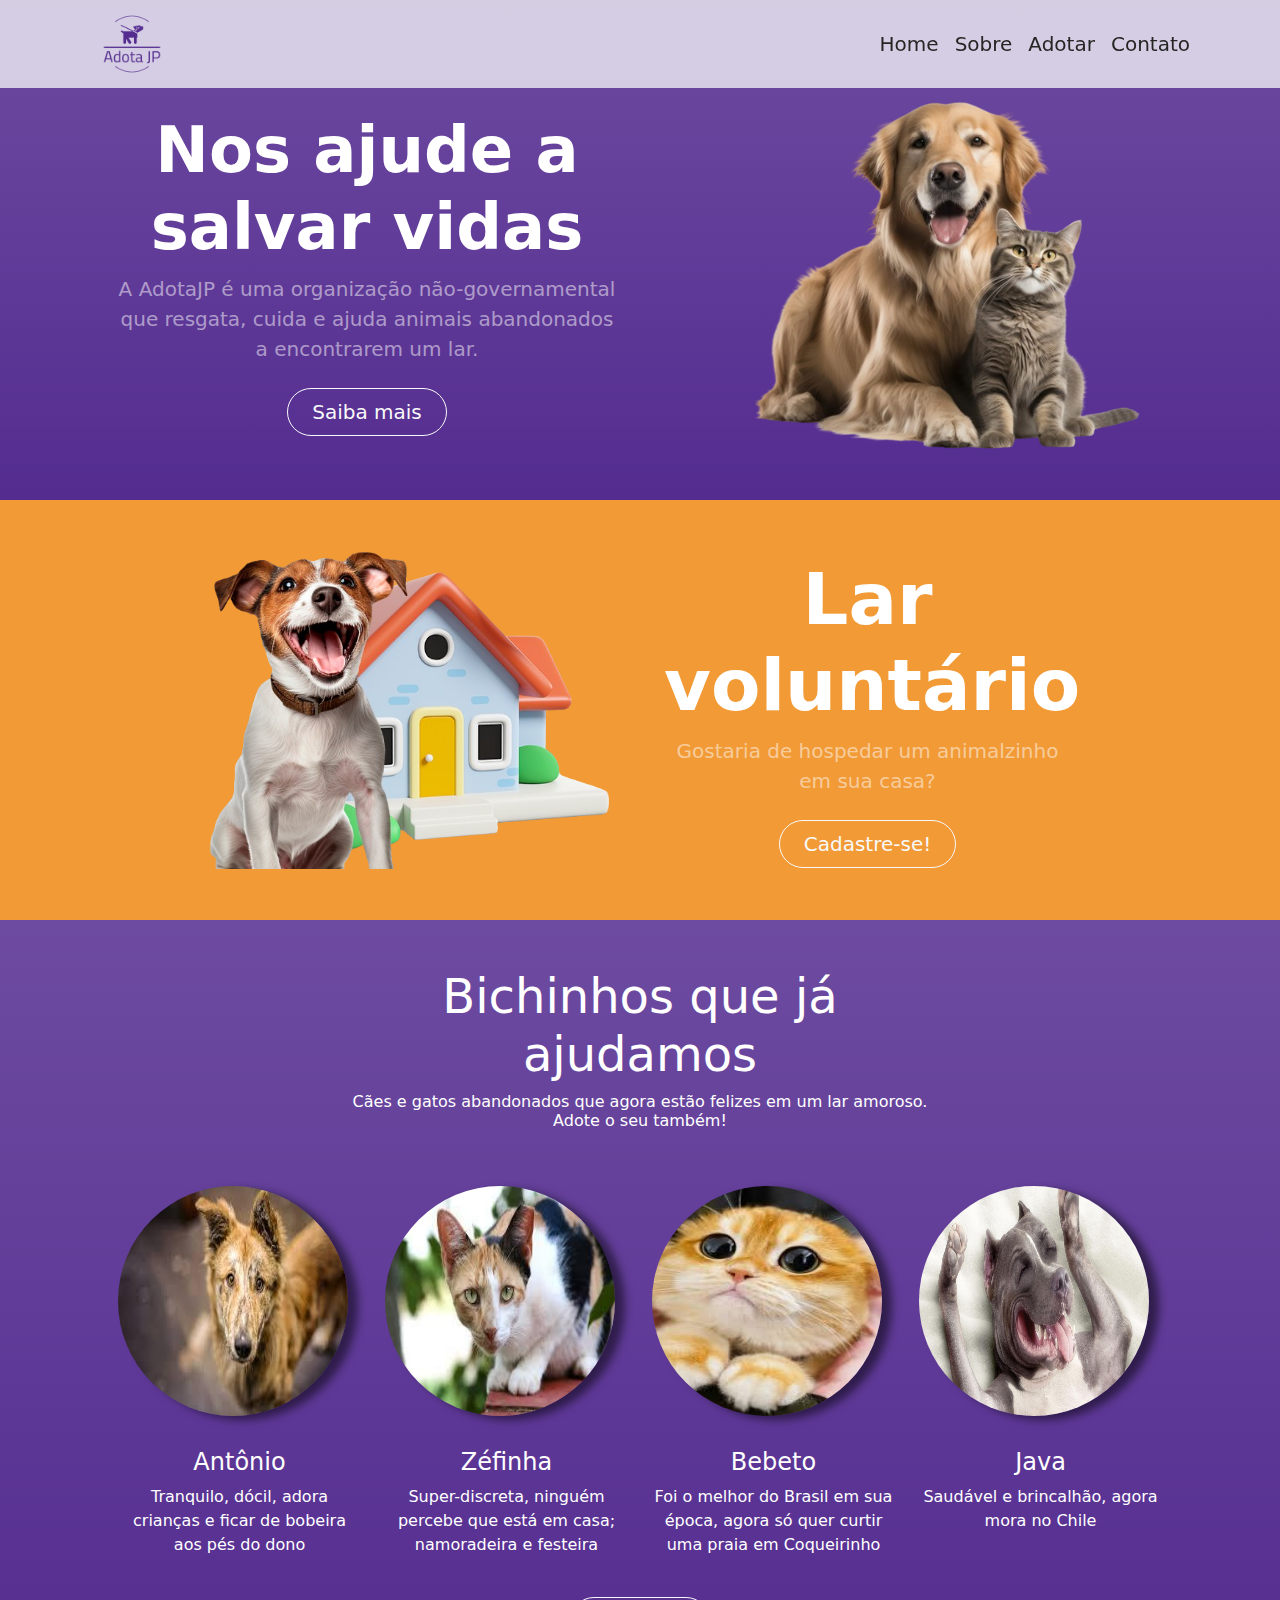
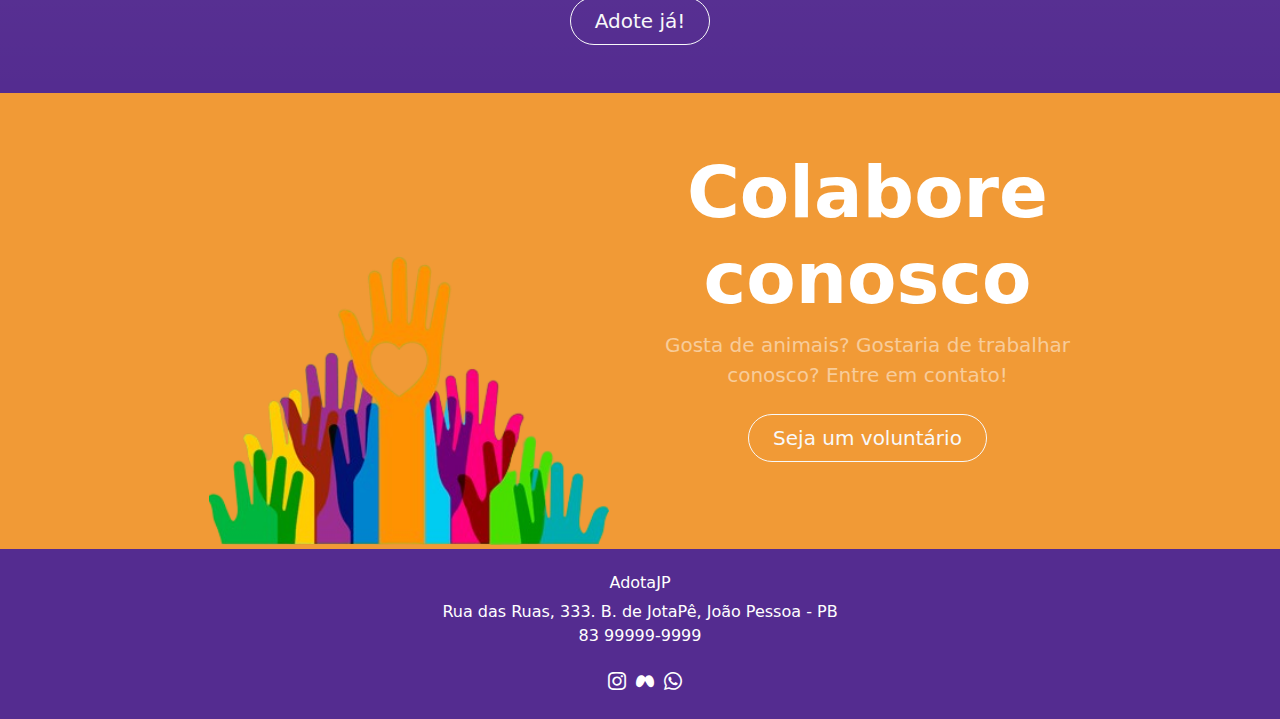
==== Projeto-voluntario/index.html @ 9d488a8d "acrescentando a página index.html e várias alterações; inserção correta do bootstrap" ====
<!DOCTYPE html>
<html lang="en">
<head>
    <meta charset="UTF-8">
    <meta name="viewport" content="width=device-width, initial-scale=1.0">
    <!--BOOTSTRAP 5 CSS-->
    <link href="https://cdn.jsdelivr.net/npm/bootstrap@5.3.3/dist/css/bootstrap.min.css" rel="stylesheet" integrity="sha384-QWTKZyjpPEjISv5WaRU9OFeRpok6YctnYmDr5pNlyT2bRjXh0JMhjY6hW+ALEwIH" crossorigin="anonymous">
   <!--BOOTSTRAP ICONS-->
   <link rel="stylesheet" href="https://cdn.jsdelivr.net/npm/bootstrap-icons@1.11.3/font/bootstrap-icons.min.css">
    <!--JS BOOTSTRAP-->
    <script src="https://cdn.jsdelivr.net/npm/bootstrap@5.3.3/dist/js/bootstrap.bundle.min.js" integrity="sha384-YvpcrYf0tY3lHB60NNkmXc5s9fDVZLESaAA55NDzOxhy9GkcIdslK1eN7N6jIeHz" crossorigin="anonymous" defer></script>
     <!--CSS PRÓPRIO-->
     <link rel="stylesheet" href="src/css/styles.css">
    <title>Adota JP</title>
</head>
<body>
    <!--Barra de navegação-->
    <nav class="navbar navbar-expand-lg navbar-light bg-light bg-opacity-75  fixed-top" >
        <div class="container">
          <a class="navbar-brand" href="#">
              <img src="src/img/logo_adotajp.png" width="100px" alt="">
          </a>
          <button class="navbar-toggler" type="button" data-bs-toggle="collapse" data-bs-target="#navbarResponsive" aria-controls="navbarResponsive" aria-expanded="false" aria-label="Toggle navigation">
            <span class="navbar-toggler-icon"></span>
          </button>
          <div class="collapse navbar-collapse" id="navbarResponsive">
            <ul class="navbar-nav ms-auto">
              <li class="nav-item active">
                <a class="nav-link" href="#">Home</a>
              </li>
              <li class="nav-item">
                <a class="nav-link" href="#about">Sobre</a>
              </li>
              <li class="nav-item">
                  <a class="nav-link" href="#adotar">Adotar</a>
                </li>
              
              <li class="nav-item">
                <a class="nav-link" href="#contato">Contato</a>
              </li>
            </ul>
          </div>
        </div>
    </nav>

       <!-- Seção sobre - fundo roxo-->
    <header class="primary-bgcolor bg-gradient py-3  ">
        <div class="container px-5">
            <div class="row gx-5 justify-content-between ">
                <div class="col-lg-6 pt-5">
                    <div class="text-center my-5">
                        <h1 class="display-3 fw-bolder text-white mb-2">Nos ajude a salvar vidas</h1>
                        <p class="lead fw-medium text-white-50 mb-4">A AdotaJP é uma organização não-governamental que resgata, cuida e ajuda animais abandonados a encontrarem um lar.</p>
                        <div class="d-grid gap-3 d-sm-flex justify-content-sm-center">
                           
                            <a class="btn btn-outline-light btn-lg px-4 rounded-5" href="#!">Saiba mais</a>
                        </div>
                    </div>
                    
                </div>
                <div class="col-lg-5 pt-5">
                    <img src="src/img/home_dogandcat2.png" width="400px" alt="">
                </div>
            </div>
        </div>
    </header>
    <!-- Seção "lar voluntário" - fundo laranja-->
    <section class="secondary-bgcolor py-1  ">
        <div class="container px-5">
            <div class="row gx-5 justify-content-center  ">
                <div class="col-lg-5 pt-5">
                    <img src="src/img/larvoluntario.png" width="400px" alt="">
                    
                </div>
                <div class="col-lg-5 pt-1">
                    <div class="text-center my-5">
                        <h1 class="display-2 fw-bolder text-white mb-2">Lar voluntário</h1>
                        <p class="lead fw-medium text-white-50 mb-4">Gostaria de hospedar um animalzinho em sua casa?</p>
                        <div class="d-grid gap-3 d-sm-flex justify-content-sm-center">
                           
                            <a class="btn btn-outline-light btn-lg px-4 rounded-5" href="#!">Cadastre-se!</a>
                        </div>
                    </div>
                    
                </div>
            </div>
        </div>
    </section>
 <!-- Seção "adotados" - fundo roxo -->
    <section class="primary-bgcolor bg-gradient py-5  ">
        <div class="container px-5">
            <div class="row justify-content-center mb-5">
                <div class="col-md-7 text-center">
                  <h2 class="display-5 fw-medium text-white">Bichinhos que já ajudamos</h2>
                  <h6 class="text-white fw-normal">Cães e gatos abandonados que agora estão felizes em um lar amoroso. Adote o seu também!</h6>
                </div>
            </div>
            <div class="row gx-4">
                <div class="col-lg-3 mb-4">
                    <div class="row">
                        <div class="col-md-12">
                            <img src="src/img/cao2.jpg"  width="230px" height="230px" class="rounded-circle sombra-imagens" />
                        </div>
                        <div class="col-md-12 text-center">
                            <div class="pt-2">
                                <h4 class="text-white mt-4 fw-medium mb-2">Antônio</h5>
                                <p class="text-white">Tranquilo, dócil, adora crianças e ficar de bobeira aos pés do dono</p>
                            </div>
                        </div>
                  </div>
                 
                </div>   
                <div class="col-lg-3 mb-4">
                    <div class="row">
                        <div class="col-md-12">
                            <img src="src/img/gato1.jpg"  width="230px" height="230px" class="rounded-circle sombra-imagens" />
                        </div>
                        <div class="col-md-12 text-center">
                            <div class="pt-2">
                                <h4 class="text-white mt-4 fw-medium mb-2">Zéfinha</h5>
                                <p class="text-white">Super-discreta, ninguém percebe que está em casa; namoradeira e festeira</p>
                            </div>
                        </div>
                  </div>
                 
                </div>   
                <div class="col-lg-3 mb-4">
                    <div class="row">
                        <div class="col-md-12">
                            <img src="src/img/gato2.jpg"  width="230px" height="230px" class="rounded-circle sombra-imagens" />
                        </div>
                        <div class="col-md-12 text-center">
                            <div class="pt-2">
                                <h4 class="text-white mt-4 fw-medium mb-2">Bebeto</h5>
                                <p class="text-white">Foi o melhor do Brasil em sua época, agora só quer curtir uma praia em Coqueirinho</p>
                            </div>
                        </div>
                  </div>
                 
                </div>   
                <div class="col-lg-3 mb-4">
                    <div class="row">
                        <div class="col-md-12">
                            <img src="src/img/cao1.jpg"  width="230px" height="230px" class="rounded-circle sombra-imagens" />
                        </div>
                        <div class="col-md-12 text-center">
                            <div class="pt-2">
                                <h4 class="text-white mt-4 fw-medium mb-2">Java</h5>
                                <p class="text-white">Saudável e brincalhão, agora mora no Chile</p>
                            </div>
                        </div>
                  </div>
                 
                </div>   
            </div>
            
        </div>
        <div class="d-grid gap-3 d-sm-flex justify-content-sm-center">
                           
            <a class="btn btn-outline-light btn-lg px-4 rounded-5" href="#!">Adote já!</a>
        </div>
    </section>

 <!-- Seção Trabalhe conosco- fundo laranja-->
    <section class="secondary-bgcolor py-1  ">
        <div class="container px-5">
            <div class="row gx-5 justify-content-center  ">
                <div class="col-lg-5 pt-5">
                    <img src="src/img/voluntariar.png" width="400px" alt="">
                    
                </div>
                <div class="col-lg-5 pt-1">
                    <div class="text-center my-5">
                        <h1 class="display-2 fw-bolder text-white mb-2">Colabore conosco</h1>
                        <p class="lead fw-medium text-white-50 mb-4">Gosta de animais? Gostaria de trabalhar conosco? Entre em contato!</p>
                        <div class="d-grid gap-3 d-sm-flex justify-content-sm-center">
                           
                            <a class="btn btn-outline-light btn-lg px-4 rounded-5" href="#!">Seja um voluntário</a>
                        </div>
                    </div>
                    
                </div>
            </div>
        </div>
    </section>

    <!--Footer-->
    <section class="primary-bgcolor py-4">
        <div class="container">
            <div class="row ">
                <div class="col-12 md-6">
                    <h6 class="text-white text-center">AdotaJP</h6>
                    <p class="text-white text-center">Rua das Ruas, 333. B. de JotaPê, João Pessoa - PB <br> 83 99999-9999</p>
                </div>
                <div class="col-12 d-flex justify-content-center mt-1" id="social-media">
                    <a href="https://www.instagram.com/adotajp/" ><i class="bi bi-instagram"></i></a>
                    <a href=""><i class="bi bi-meta"></i></a>
                    
                    <a href=""><i class="bi bi-whatsapp"></i></a>
                </div>
            </div>
        </div>
    </section>
</body>
</html>
---- Projeto-voluntario/src/css/styles.css ----
.primary-bgcolor{
    background-color: #542c90;
}
.secondary-bgcolor{
    background-color:#f19a36;
}

body{
    color: #333333;
}
/*NAVBAR*/

.navbar .nav-link{
    color: #252523;
    font-size: 20px;
    border-radius: 7px;
}
.navbar .nav-link:hover{
    color: #542c90;
    transform: scale(1.1);
    transition: all  .3s ease-in-out;
}


/*seção adotados*/

.sombra-imagens {
    box-shadow: 10px 4px 8px rgba(0, 0, 0, 0.5); 
}


/*FOOTER*/

#social-media i{
    color: #ffffff;
    padding-left: 10px;
    font-size: 18px;
}
#social-media i:hover{
    color: #f19a36;
}
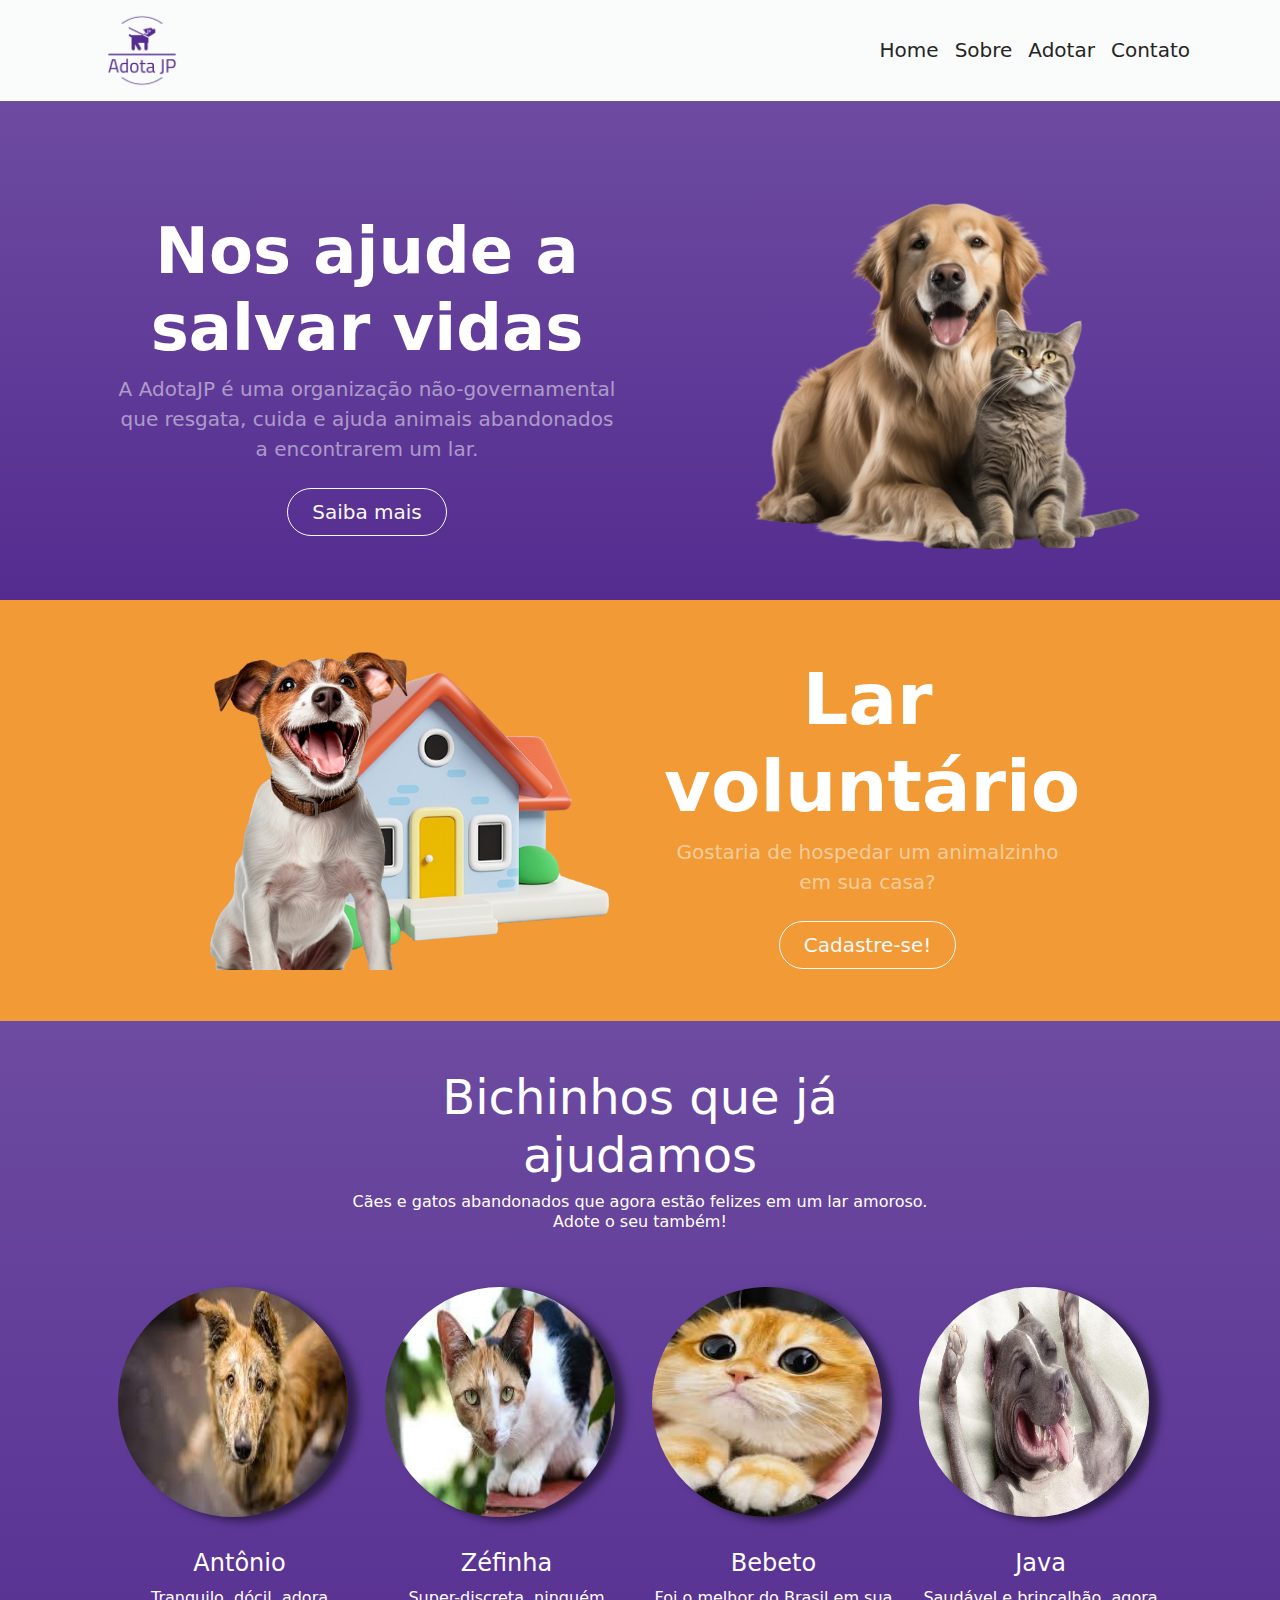
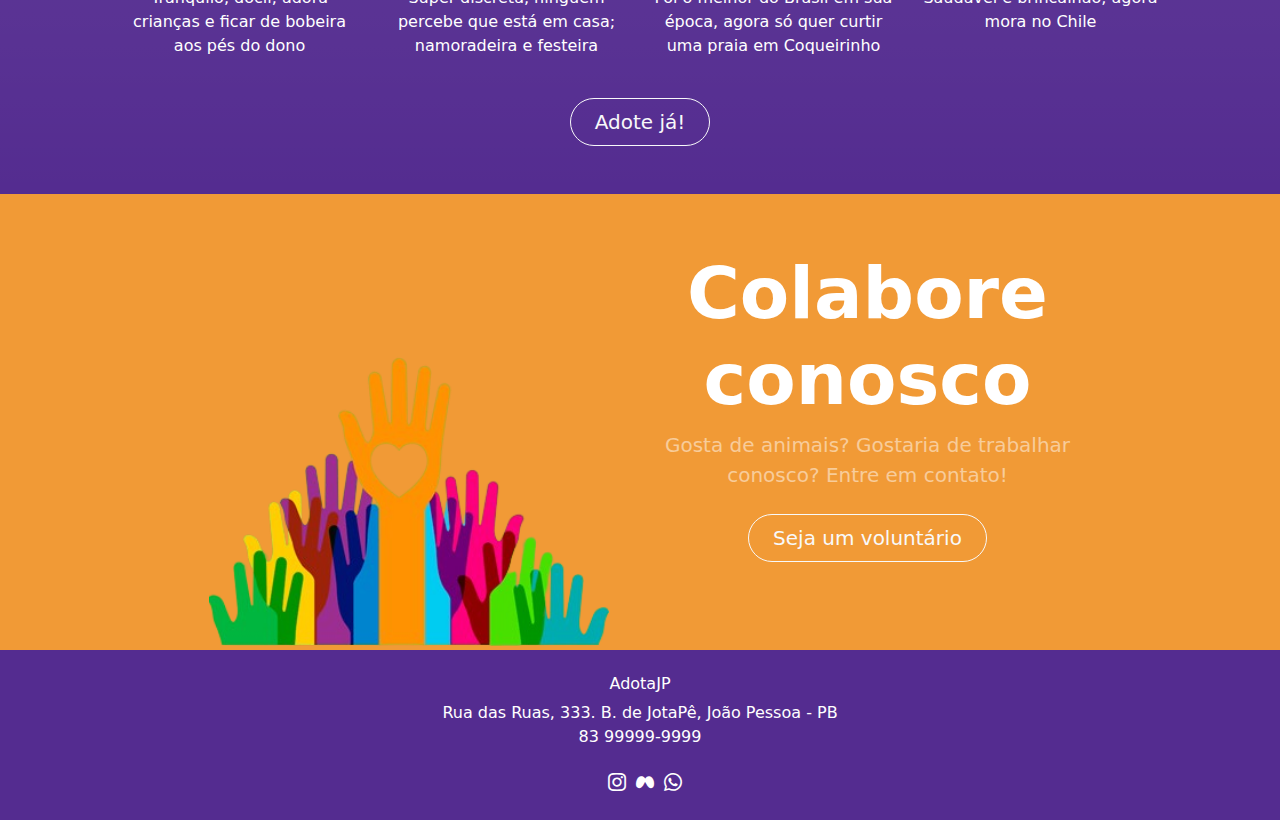
==== commit f0132f02: "ajustes nas páginas sobre e contato" ====
--- a/Projeto-voluntario/index.html
+++ b/Projeto-voluntario/index.html
@@ -15,10 +15,10 @@
 </head>
 <body>
     <!--Barra de navegação-->
-    <nav class="navbar navbar-expand-lg navbar-light bg-light bg-opacity-75  fixed-top" >
+    <nav class="navbar navbar-expand-lg navbar-light bg-light bg-opacity-75 " >
         <div class="container">
           <a class="navbar-brand" href="#">
-              <img src="src/img/logo_adotajp.png" width="100px" alt="">
+              <img src="src/img/logo_adotajp.png" width="120px" alt="">
           </a>
           <button class="navbar-toggler" type="button" data-bs-toggle="collapse" data-bs-target="#navbarResponsive" aria-controls="navbarResponsive" aria-expanded="false" aria-label="Toggle navigation">
             <span class="navbar-toggler-icon"></span>
@@ -26,22 +26,24 @@
           <div class="collapse navbar-collapse" id="navbarResponsive">
             <ul class="navbar-nav ms-auto">
               <li class="nav-item active">
-                <a class="nav-link" href="#">Home</a>
+                <a class="nav-link" href="index.html">Home</a>
               </li>
               <li class="nav-item">
-                <a class="nav-link" href="#about">Sobre</a>
+                <a class="nav-link" href="sobre.html">Sobre</a>
               </li>
               <li class="nav-item">
                   <a class="nav-link" href="#adotar">Adotar</a>
                 </li>
               
               <li class="nav-item">
-                <a class="nav-link" href="#contato">Contato</a>
+                <a class="nav-link" href="contato.html">Contato</a>
               </li>
             </ul>
           </div>
         </div>
     </nav>
+
+    <!--FIM DA BARRA DE NAVEGAÇÃO -->
 
        <!-- Seção sobre - fundo roxo-->
     <header class="primary-bgcolor bg-gradient py-3  ">
@@ -78,7 +80,7 @@
                         <p class="lead fw-medium text-white-50 mb-4">Gostaria de hospedar um animalzinho em sua casa?</p>
                         <div class="d-grid gap-3 d-sm-flex justify-content-sm-center">
                            
-                            <a class="btn btn-outline-light btn-lg px-4 rounded-5" href="#!">Cadastre-se!</a>
+                            <a class="btn btn-outline-light btn-lg px-4 rounded-5" href="contato.html">Cadastre-se!</a>
                         </div>
                     </div>
                     
@@ -157,7 +159,7 @@
         </div>
         <div class="d-grid gap-3 d-sm-flex justify-content-sm-center">
                            
-            <a class="btn btn-outline-light btn-lg px-4 rounded-5" href="#!">Adote já!</a>
+            <a class="btn btn-outline-light btn-lg px-4 rounded-5" href="adotar.html">Adote já!</a>
         </div>
     </section>
 
